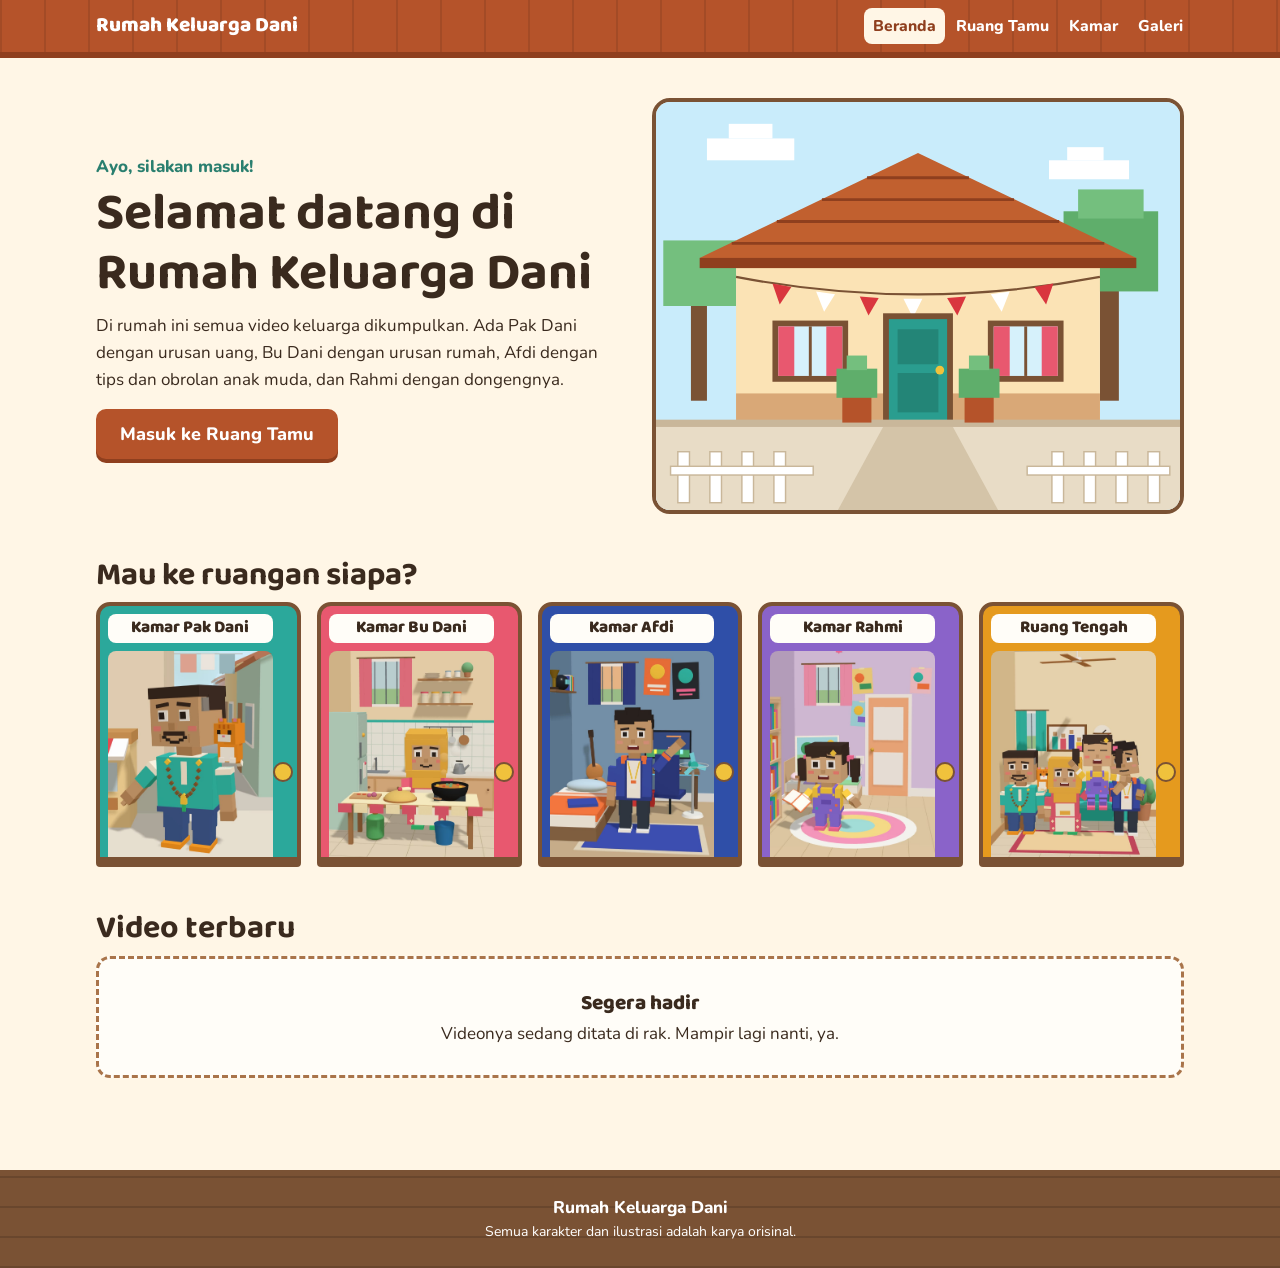
==== index.html @ 73450107 "Rilis pertama situs Rumah Keluarga Dani Co-Authored-By: Claude Opus 5.5 <noreply@anthropic.com>" ====
<!doctype html>
<html lang="id">
  <head>
    <meta charset="utf-8" />
    <meta name="viewport" content="width=device-width, initial-scale=1" />
    <title>Beranda | Rumah Keluarga Dani</title>
    <meta name="description" content="Pusat video Keluarga Dani: Pak Dani, Bu Dani, Afdi, dan Rahmi." />
    <link rel="preconnect" href="https://fonts.googleapis.com" />
    <link rel="preconnect" href="https://fonts.gstatic.com" crossorigin />
    <link href="https://fonts.googleapis.com/css2?family=Baloo+2:wght@600;800&family=Nunito:wght@400;700;800&display=swap" rel="stylesheet" />
    <link rel="stylesheet" href="css/gaya.css" />
    <link rel="icon" href="assets/ilustrasi/ikon.svg" type="image/svg+xml" />
    <script src="js/app.js" defer></script>
  </head>
  <body data-halaman="beranda">
    <main></main>
    <noscript>Situs ini memerlukan JavaScript.</noscript>
  </body>
</html>
---- css/gaya.css ----
:root {
  color-scheme: light;
  --krem: #fff6e6;
  --krem-tua: #f6e5c8;
  --kertas: #fffdf8;
  --tinta: #3a2a1e;
  --tinta-lembut: #6b5644;
  --terakota: #b5532a;
  --terakota-tua: #8f3f1e;
  --kayu: #a9744a;
  --kayu-tua: #7a5234;
  --hijau: #2a7f6f;
  --aksen: var(--terakota);
  --bayang: 0 4px 0 rgb(122 82 52 / 0.25);
  --judul: "Baloo 2", "Trebuchet MS", Verdana, sans-serif;
  --isi: "Nunito", "Segoe UI", system-ui, sans-serif;
}

* {
  box-sizing: border-box;
}

body {
  margin: 0;
  min-height: 100dvh;
  display: flex;
  flex-direction: column;
  background: var(--krem);
  color: var(--tinta);
  font-family: var(--isi);
  font-size: 1.0625rem;
  line-height: 1.6;
}

img {
  display: block;
  max-width: 100%;
}

a {
  color: var(--terakota-tua);
}

h1,
h2,
h3 {
  font-family: var(--judul);
  line-height: 1.15;
  margin: 0 0 0.5rem;
}

h1 {
  font-size: clamp(2.1rem, 6vw, 3.25rem);
}

h2 {
  font-size: clamp(1.5rem, 4vw, 2rem);
}

p {
  margin: 0 0 1rem;
}

.kecil {
  font-size: 0.875rem;
  color: var(--tinta-lembut);
  margin: 0;
}

main {
  flex: 1;
  width: min(1120px, 100%);
  margin: 0 auto;
  padding: 1.5rem 1rem 3rem;
}

main > section,
main > div {
  margin-bottom: 2.75rem;
}

:focus-visible {
  outline: 3px solid var(--hijau);
  outline-offset: 2px;
}

/* Atap: deretan genteng */
.atap {
  position: sticky;
  top: 0;
  z-index: 10;
  background: var(--terakota);
  background-image: repeating-linear-gradient(90deg, rgb(0 0 0 / 0.1) 0 2px, transparent 2px 44px);
  border-bottom: 6px solid var(--terakota-tua);
  color: #fff;
}

.atap-isi {
  width: min(1120px, 100%);
  margin: 0 auto;
  padding: 0.5rem 1rem;
  display: flex;
  flex-wrap: wrap;
  align-items: center;
  justify-content: space-between;
  gap: 0.15rem 1rem;
}

.merek {
  font-family: var(--judul);
  font-weight: 800;
  font-size: 1.3rem;
  color: #fff;
  text-decoration: none;
}

.atap nav {
  display: flex;
  align-items: center;
  gap: 0.15rem;
  margin-inline: -0.5rem;
}

.atap nav > a,
.atap summary {
  display: block;
  padding: 0.35rem 0.55rem;
  border-radius: 8px;
  color: #fff;
  font-weight: 800;
  font-size: 0.975rem;
  text-decoration: none;
  white-space: nowrap;
  cursor: pointer;
}

.atap nav > a:hover,
.atap summary:hover {
  background: rgb(0 0 0 / 0.15);
}

.atap .aktif {
  background: var(--krem);
  color: var(--terakota-tua);
}

.atap :focus-visible {
  outline-color: #fff;
}

.menu-kamar {
  position: relative;
}

.menu-kamar summary::marker {
  font-size: 0.75em;
}

.menu-kamar-isi {
  position: absolute;
  top: calc(100% + 0.5rem);
  left: 50%;
  translate: -50% 0;
  min-width: 200px;
  padding: 0.4rem;
  display: grid;
  background: var(--kertas);
  border: 3px solid var(--kayu-tua);
  border-radius: 12px;
  box-shadow: var(--bayang);
}

.menu-kamar-isi a {
  padding: 0.5rem 0.7rem;
  border-radius: 8px;
  color: var(--tinta);
  font-weight: 700;
  text-decoration: none;
}

.menu-kamar-isi a:hover,
.menu-kamar-isi a[aria-current] {
  background: var(--krem-tua);
}

/* Lantai kayu */
.lantai {
  padding: 1.5rem 1rem;
  background: var(--kayu-tua);
  background-image: repeating-linear-gradient(0deg, rgb(0 0 0 / 0.14) 0 2px, transparent 2px 30px);
  color: #fff;
  text-align: center;
}

.lantai p {
  margin: 0;
  font-weight: 800;
}

.lantai .kecil {
  color: #fff;
  font-weight: 400;
}

/* Tombol */
.tombol {
  display: inline-block;
  padding: 0.55rem 1.1rem;
  border: 0;
  border-radius: 10px;
  background: var(--terakota);
  box-shadow: 0 4px 0 var(--terakota-tua);
  color: #fff;
  font: 800 1rem var(--isi);
  text-decoration: none;
  cursor: pointer;
}

.tombol:hover {
  background: var(--terakota-tua);
}

.tombol-besar {
  padding: 0.8rem 1.5rem;
  font-size: 1.125rem;
}

.tombol-kecil {
  padding: 0.35rem 0.9rem;
  font-size: 0.95rem;
}

.tombol-mati {
  background: var(--krem-tua);
  box-shadow: none;
  color: var(--tinta-lembut);
  font-weight: 700;
  cursor: default;
}

.tombol-mati:hover {
  background: var(--krem-tua);
}

/* Beranda */
.depan {
  display: grid;
  gap: 1.5rem;
  align-items: center;
}

.sapaan {
  margin-bottom: 0.25rem;
  color: var(--hijau);
  font-weight: 800;
}

.depan-gambar {
  width: 100%;
  height: auto;
  border-radius: 18px;
  border: 4px solid var(--kayu-tua);
}

.kisi-pintu {
  display: grid;
  grid-template-columns: repeat(2, minmax(0, 1fr));
  gap: 1rem;
}

.pintu {
  position: relative;
  display: block;
  padding: 0.5rem 1.5rem 0 0.5rem;
  background: var(--aksen);
  border: 4px solid var(--kayu-tua);
  border-bottom-width: 10px;
  border-radius: 14px 14px 4px 4px;
  color: var(--tinta);
  text-decoration: none;
  transition: translate 0.15s ease;
}

.pintu:hover {
  translate: 0 -4px;
}

.pintu-papan {
  display: block;
  margin: 0 auto 0.5rem;
  padding: 0.25rem 0.5rem;
  background: var(--kertas);
  border-radius: 8px;
  font-family: var(--judul);
  font-weight: 800;
  line-height: 1.2;
  text-align: center;
}

.pintu img {
  width: 100%;
  aspect-ratio: 4 / 5;
  object-fit: cover;
  border-radius: 8px 8px 0 0;
}

/* Gagang pintu */
.pintu::after {
  content: "";
  position: absolute;
  right: 0.25rem;
  top: 62%;
  width: 16px;
  height: 16px;
  background: #f0c23c;
  border: 2px solid var(--kayu-tua);
  border-radius: 50%;
}

/* Ruang Tamu */
.kepala-ruang p {
  max-width: 60ch;
  margin-bottom: 0;
}

.kisi-anggota {
  display: grid;
  gap: 1.25rem;
}

.anggota {
  display: grid;
  grid-template-columns: minmax(0, 2fr) minmax(0, 3fr);
  overflow: hidden;
  background: var(--kertas);
  border: 3px solid var(--aksen);
  border-radius: 16px;
  box-shadow: var(--bayang);
}

.anggota img {
  width: 100%;
  height: 100%;
  object-fit: cover;
  object-position: center 30%;
}

.anggota-teks {
  display: flex;
  flex-direction: column;
  align-items: flex-start;
  padding: 0.9rem;
}

.anggota-teks .tombol {
  margin-top: auto;
  font-size: 0.95rem;
}

.sifat {
  color: var(--tinta-lembut);
  font-weight: 700;
  line-height: 1.35;
  margin-bottom: 0.6rem;
}

.chips {
  display: flex;
  flex-wrap: wrap;
  gap: 0.35rem;
  margin: 0 0 1rem;
  padding: 0;
  list-style: none;
}

.chips li {
  padding: 0.05rem 0.6rem;
  background: var(--krem-tua);
  border-radius: 999px;
  font-size: 0.85rem;
  font-weight: 700;
}

/* Kamar */
.profil {
  display: grid;
  gap: 1.25rem;
}

.profil > img {
  width: min(320px, 100%);
  aspect-ratio: 4 / 5;
  object-fit: cover;
  border: 5px solid var(--kayu-tua);
  border-radius: 12px;
  outline: 4px solid var(--aksen);
  justify-self: center;
}

.papan-nama {
  display: inline-block;
  margin-bottom: 0.5rem;
  padding: 0.1rem 0.75rem;
  background: var(--kayu-tua);
  border-radius: 8px;
  color: #fff;
  font-family: var(--judul);
  font-weight: 700;
}

.baris-akun {
  display: flex;
  flex-wrap: wrap;
  gap: 0.75rem;
}

.baris-saring {
  display: flex;
  flex-wrap: wrap;
  gap: 0.5rem;
  margin-bottom: 1rem;
}

.saring {
  padding: 0.3rem 0.9rem;
  background: var(--kertas);
  border: 2px solid var(--kayu-tua);
  border-radius: 999px;
  color: var(--tinta);
  font: 700 0.95rem var(--isi);
  cursor: pointer;
}

.saring[aria-pressed="true"] {
  background: var(--kayu-tua);
  color: #fff;
}

/* Video */
.kisi-video {
  display: grid;
  grid-template-columns: repeat(2, minmax(0, 1fr));
  gap: 1rem;
}

.video {
  overflow: hidden;
  background: var(--kertas);
  border-radius: 14px;
  box-shadow: var(--bayang);
}

.video-sampul {
  position: relative;
  display: block;
  width: 100%;
  aspect-ratio: 9 / 16;
  padding: 0;
  overflow: hidden;
  background: var(--krem-tua);
  border: 0;
  cursor: pointer;
}

div.video-sampul {
  cursor: default;
}

.video-sampul img {
  width: 100%;
  height: 100%;
  object-fit: cover;
}

.lencana {
  position: absolute;
  top: 0.5rem;
  left: 0.5rem;
  padding: 0 0.5rem;
  background: var(--tinta);
  border-radius: 6px;
  color: #fff;
  font: 700 0.8rem/1.6 var(--isi);
}

.tombol-putar {
  position: absolute;
  inset: 50% auto auto 50%;
  width: 56px;
  height: 56px;
  translate: -50% -50%;
  background: var(--terakota);
  border: 3px solid #fff;
  border-radius: 50%;
}

.tombol-putar::after {
  content: "";
  position: absolute;
  top: 50%;
  left: 54%;
  translate: -50% -50%;
  border-style: solid;
  border-width: 11px 0 11px 18px;
  border-color: transparent transparent transparent #fff;
}

.video-teks {
  padding: 0.65rem 0.75rem 0.8rem;
}

.video h3 {
  margin-bottom: 0.2rem;
  font-size: 1.05rem;
  overflow-wrap: anywhere;
}

.video h3 a {
  color: inherit;
  text-decoration: none;
}

.video h3 a:hover {
  text-decoration: underline;
}

/* Pemutar */
.pemutar {
  width: min(420px, 94vw);
  padding: 0;
  background: transparent;
  border: 0;
}

.pemutar::backdrop {
  background: rgb(40 25 15 / 0.75);
}

.pemutar-isi {
  overflow: hidden;
  background: var(--kertas);
  border-radius: 14px;
}

.pemutar-layar {
  aspect-ratio: 9 / 16;
  max-height: calc(100dvh - 7rem);
  width: 100%;
  background: #000;
}

.pemutar-layar iframe {
  display: block;
  width: 100%;
  height: 100%;
  border: 0;
}

.pemutar-bawah {
  display: flex;
  align-items: center;
  justify-content: space-between;
  gap: 1rem;
  padding: 0.6rem 0.9rem 0.8rem;
  font-weight: 800;
}

/* Kosong */
.kosong {
  padding: 1.75rem 1.25rem;
  background: var(--kertas);
  border: 3px dashed var(--kayu);
  border-radius: 14px;
  text-align: center;
}

.kosong p {
  margin: 0;
}

.kosong-judul {
  font-family: var(--judul);
  font-size: 1.3rem;
  font-weight: 800;
}

/* Layar sangat sempit: kartu anggota ditumpuk */
@media (max-width: 379px) {
  .anggota {
    grid-template-columns: 1fr;
  }

  .anggota img {
    aspect-ratio: 4 / 3;
  }
}

@media (min-width: 720px) {
  .depan,
  .profil {
    grid-template-columns: 1fr 1fr;
  }

  .profil {
    grid-template-columns: 320px 1fr;
    gap: 2.5rem;
  }

  .kisi-pintu {
    grid-template-columns: repeat(3, minmax(0, 1fr));
  }

  .kisi-anggota {
    grid-template-columns: repeat(2, minmax(0, 1fr));
  }

  .kisi-video {
    grid-template-columns: repeat(3, minmax(0, 1fr));
  }

  main {
    padding-top: 2.5rem;
  }
}

@media (min-width: 1000px) {
  .kisi-pintu {
    grid-template-columns: repeat(5, minmax(0, 1fr));
  }

  .kisi-video {
    grid-template-columns: repeat(4, minmax(0, 1fr));
  }
}

@media (prefers-reduced-motion: reduce) {
  .pintu {
    transition: none;
  }
}
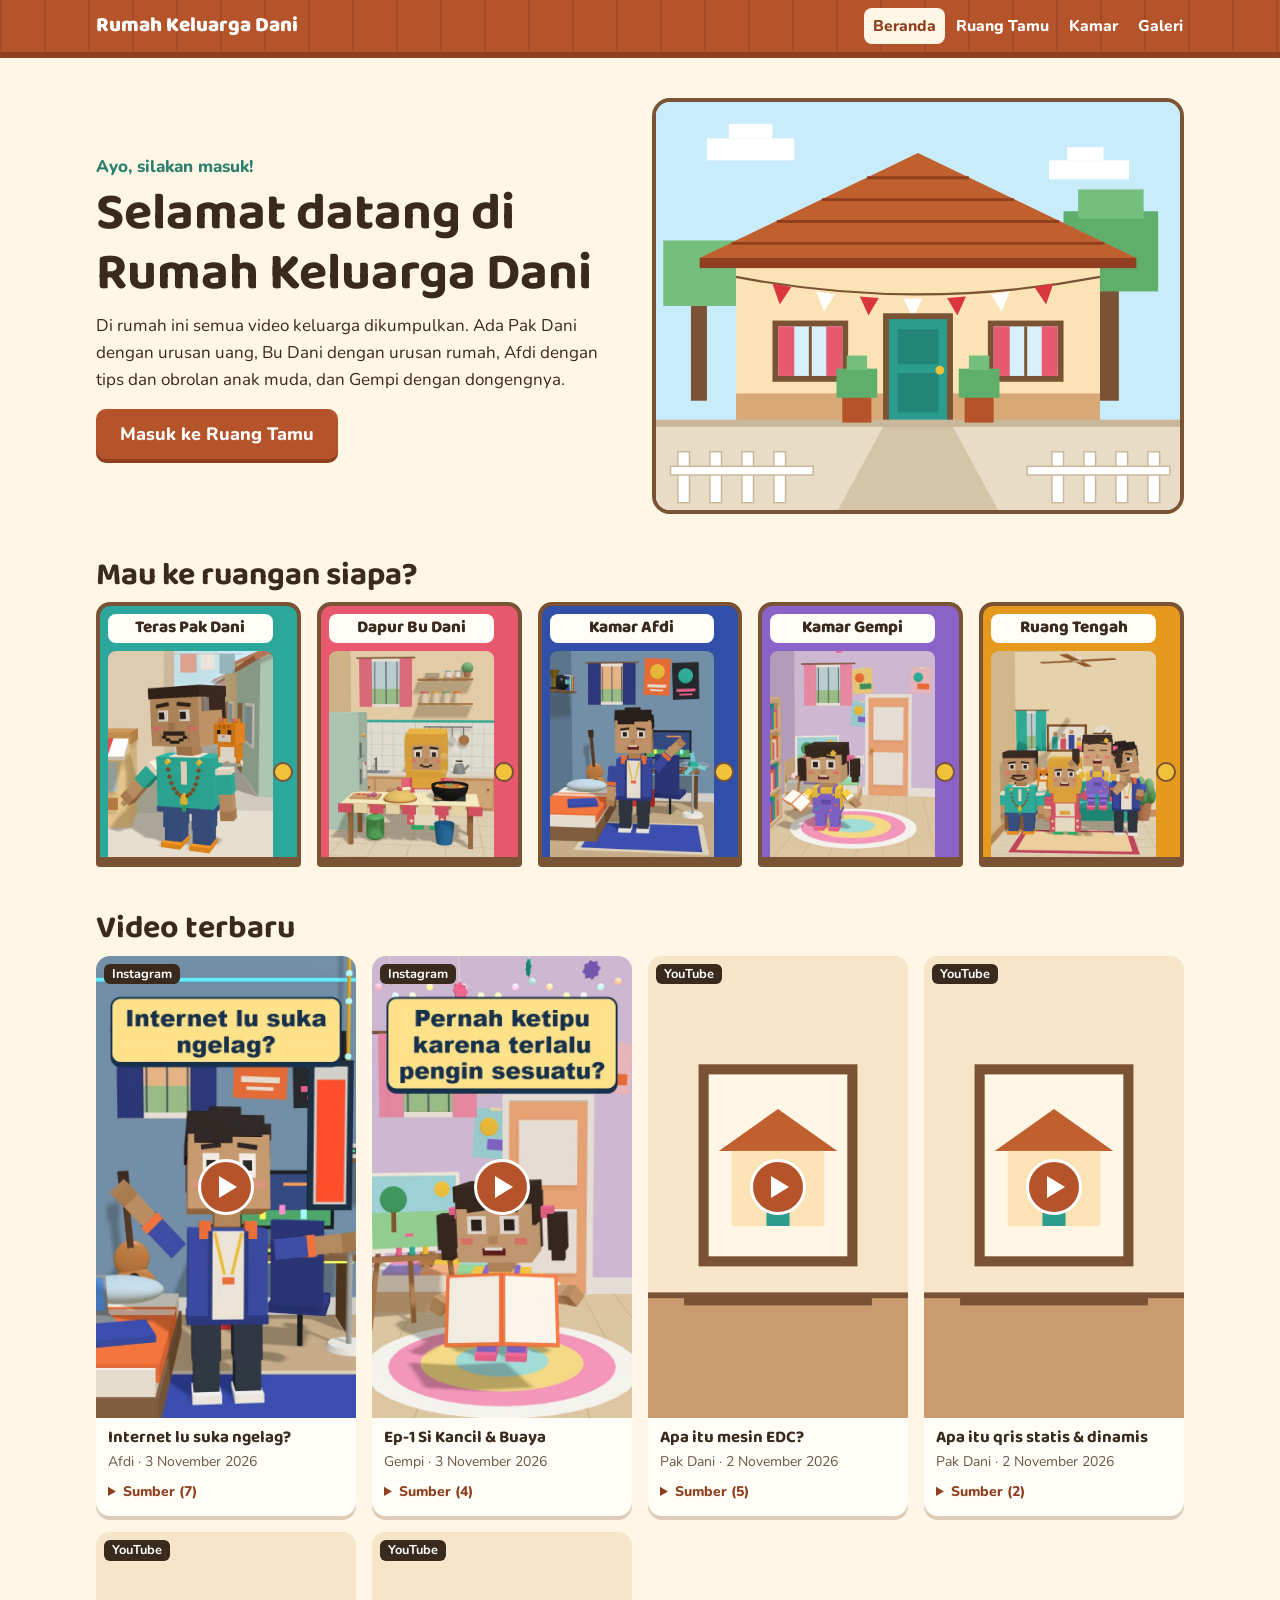
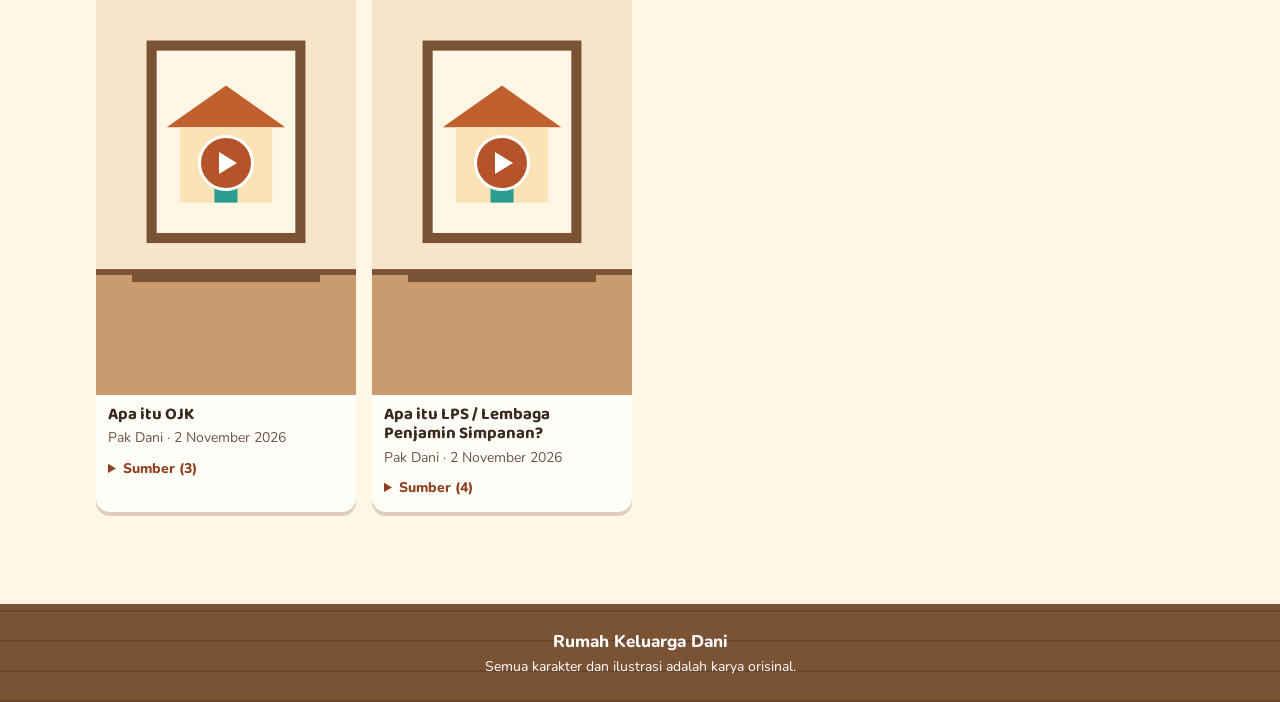
==== commit f42c6e34: "Ganti nama Rahmi menjadi Gempi di situs Co-Authored-By: Claude Opus 5.5 <noreply@anthropic.com>" ====
--- a/index.html
+++ b/index.html
@@ -4,7 +4,7 @@
     <meta charset="utf-8" />
     <meta name="viewport" content="width=device-width, initial-scale=1" />
     <title>Beranda | Rumah Keluarga Dani</title>
-    <meta name="description" content="Pusat video Keluarga Dani: Pak Dani, Bu Dani, Afdi, dan Rahmi." />
+    <meta name="description" content="Pusat video Keluarga Dani: Pak Dani, Bu Dani, Afdi, dan Gempi." />
     <link rel="preconnect" href="https://fonts.googleapis.com" />
     <link rel="preconnect" href="https://fonts.gstatic.com" crossorigin />
     <link href="https://fonts.googleapis.com/css2?family=Baloo+2:wght@600;800&family=Nunito:wght@400;700;800&display=swap" rel="stylesheet" />
--- a/css/gaya.css
+++ b/css/gaya.css
@@ -524,6 +524,28 @@
   text-decoration: underline;
 }
 
+.sumber {
+  margin-top: 0.5rem;
+  font-size: 0.875rem;
+}
+
+.sumber summary {
+  color: var(--terakota-tua);
+  font-weight: 800;
+  cursor: pointer;
+}
+
+.sumber ul {
+  margin: 0.35rem 0 0;
+  padding-left: 1.1rem;
+}
+
+.sumber li {
+  margin-bottom: 0.3rem;
+  line-height: 1.35;
+  overflow-wrap: anywhere;
+}
+
 /* Pemutar */
 .pemutar {
   width: min(420px, 94vw);
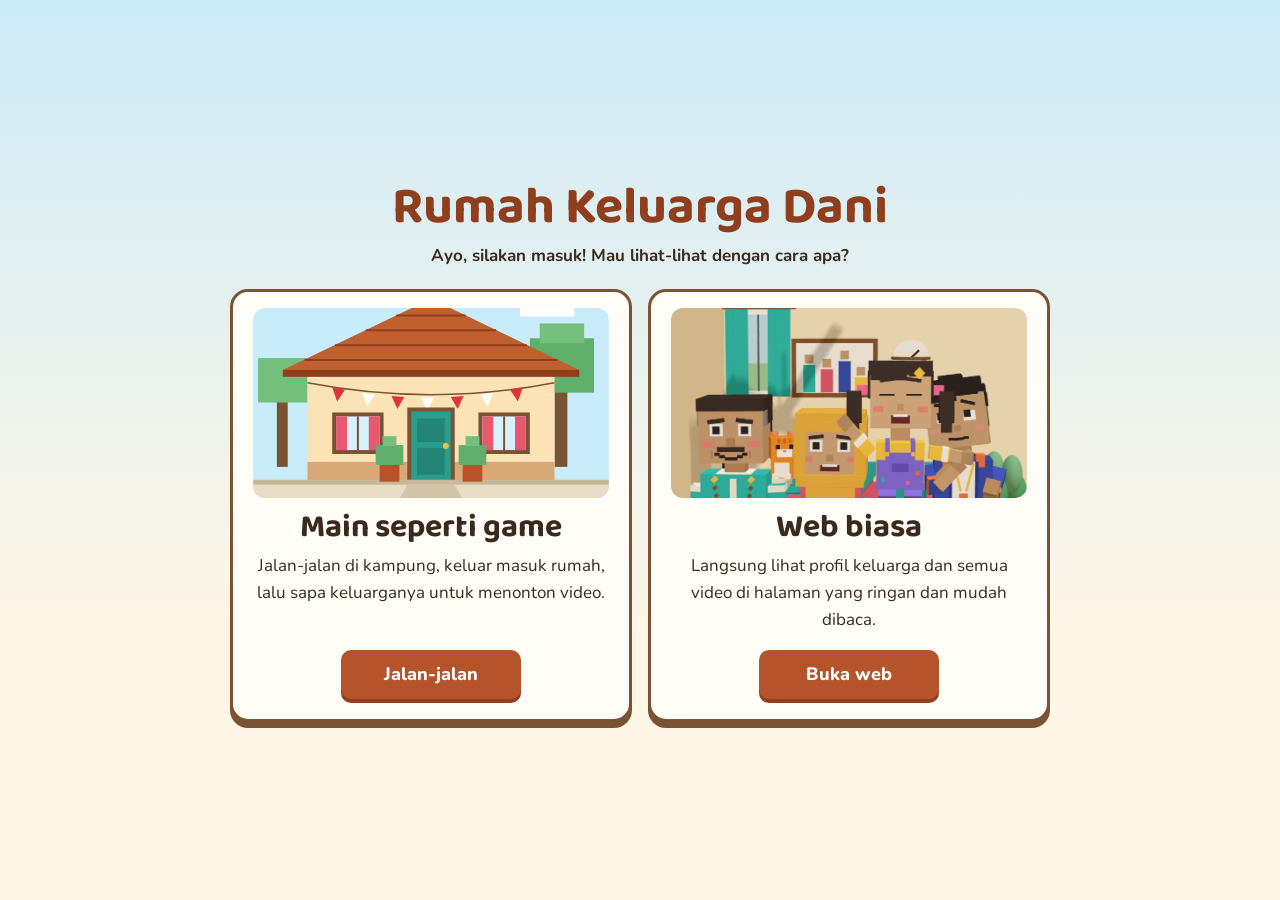
==== commit 632dc61e: "Tambahkan game 3D jalan-jalan dan menu awal Halaman depan kini menu dua pilihan: game 3D atau web bi" ====
--- a/index.html
+++ b/index.html
@@ -2,18 +2,72 @@
 <html lang="id">
   <head>
     <meta charset="utf-8" />
-    <meta name="viewport" content="width=device-width, initial-scale=1" />
-    <title>Beranda | Rumah Keluarga Dani</title>
-    <meta name="description" content="Pusat video Keluarga Dani: Pak Dani, Bu Dani, Afdi, dan Gempi." />
+    <meta name="viewport" content="width=device-width, initial-scale=1, viewport-fit=cover" />
+    <title>Rumah Keluarga Dani</title>
+    <meta name="description" content="Jalan-jalan di kampung dan Rumah Keluarga Dani, lalu sapa Pak Dani, Bu Dani, Afdi, dan Gempi untuk menonton video mereka." />
     <link rel="preconnect" href="https://fonts.googleapis.com" />
     <link rel="preconnect" href="https://fonts.gstatic.com" crossorigin />
     <link href="https://fonts.googleapis.com/css2?family=Baloo+2:wght@600;800&family=Nunito:wght@400;700;800&display=swap" rel="stylesheet" />
     <link rel="stylesheet" href="css/gaya.css" />
+    <link rel="stylesheet" href="css/dunia.css" />
     <link rel="icon" href="assets/ilustrasi/ikon.svg" type="image/svg+xml" />
+    <script type="importmap">{ "imports": { "three": "./js/vendor/three.min.js" } }</script>
     <script src="js/app.js" defer></script>
+    <script src="js/dunia/menu.js" type="module"></script>
   </head>
-  <body data-halaman="beranda">
-    <main></main>
-    <noscript>Situs ini memerlukan JavaScript.</noscript>
+  <body data-halaman="dunia">
+    <canvas id="kanvas-dunia" tabindex="-1" aria-label="Dunia tiga dimensi Rumah Keluarga Dani"></canvas>
+
+    <div id="layar-depan">
+      <div class="menu-awal">
+        <h1>Rumah Keluarga Dani</h1>
+        <p class="menu-sapaan">Ayo, silakan masuk! Mau lihat-lihat dengan cara apa?</p>
+        <div class="menu-pilihan">
+          <section class="kartu-pilihan">
+            <img src="assets/ilustrasi/rumah.svg" alt="" width="720" height="560" />
+            <h2>Main seperti game</h2>
+            <p>Jalan-jalan di kampung, keluar masuk rumah, lalu sapa keluarganya untuk menonton video.</p>
+            <button id="pilih-game" type="button" class="tombol tombol-besar">Jalan-jalan</button>
+            <p id="menu-galat" class="kecil" role="alert" hidden>Game belum bisa dimuat. Periksa koneksi lalu coba lagi.</p>
+          </section>
+          <section class="kartu-pilihan">
+            <img src="assets/anggota/keluarga.jpg" alt="" />
+            <h2>Web biasa</h2>
+            <p>Langsung lihat profil keluarga dan semua video di halaman yang ringan dan mudah dibaca.</p>
+            <a class="tombol tombol-besar" href="beranda.html">Buka web</a>
+          </section>
+        </div>
+      </div>
+    </div>
+
+    <div id="hud" hidden>
+      <div id="kiri-atas">
+        <span id="nama-zona" class="pil" aria-live="polite">Gang</span>
+        <span id="misi" class="pil"></span>
+      </div>
+      <div id="kanan-atas">
+        <canvas id="peta-kecil" width="264" height="264" aria-hidden="true"></canvas>
+        <div id="tombol-kanan">
+          <button id="tombol-sudut" type="button" class="pil">Lihat dari belakang</button>
+          <a id="tombol-menu" class="pil" href="index.html">Menu awal</a>
+          <button id="tombol-peta" type="button" class="pil">Peta</button>
+        </div>
+      </div>
+      <div id="bidik" aria-hidden="true"></div>
+      <div id="kabar" role="status"></div>
+      <button id="tombol-aksi" type="button" hidden><kbd>E</kbd><span></span></button>
+      <div id="joy" aria-hidden="true"><div id="joy-kenop"></div></div>
+      <button id="tombol-lompat" type="button">Lompat</button>
+    </div>
+    <div id="gelembung" hidden></div>
+
+    <dialog id="panel">
+      <div class="panel-atas">
+        <button id="panel-tutup" type="button" class="tombol tombol-kecil">Tutup</button>
+      </div>
+      <div class="panel-gulir"><div id="panel-isi"></div></div>
+    </dialog>
+
+    <noscript><p>Permainan ini memerlukan JavaScript. <a href="beranda.html">Buka versi halaman biasa</a>.</p></noscript>
   </body>
 </html>
--- a/css/gaya.css
+++ b/css/gaya.css
@@ -116,6 +116,7 @@
 
 .atap nav {
   display: flex;
+  flex-wrap: wrap;
   align-items: center;
   gap: 0.15rem;
   margin-inline: -0.5rem;
--- a/css/dunia.css
+++ b/css/dunia.css
@@ -0,0 +1,494 @@
+/* Tampilan di atas dunia 3D. Warna dasar datang dari gaya.css. */
+
+body[data-halaman="dunia"] {
+  position: fixed;
+  inset: 0;
+  overflow: hidden;
+  overscroll-behavior: none;
+  background: #cdebf8;
+}
+
+#kanvas-dunia {
+  position: fixed;
+  inset: 0;
+  display: block;
+  width: 100%;
+  height: 100%;
+  touch-action: none;
+  cursor: grab;
+  outline: none;
+}
+
+#kanvas-dunia:active {
+  cursor: grabbing;
+}
+
+/* ---------- Menu awal ---------- */
+
+#layar-depan {
+  position: fixed;
+  inset: 0;
+  z-index: 5;
+  overflow-y: auto;
+  padding: 16px;
+  background: linear-gradient(180deg, #cdebf8 0%, var(--krem) 70%);
+}
+
+#layar-depan[hidden],
+#hud[hidden],
+#gelembung[hidden],
+#tombol-aksi[hidden],
+#menu-galat[hidden] {
+  display: none;
+}
+
+.menu-awal {
+  display: flex;
+  flex-direction: column;
+  justify-content: center;
+  width: min(820px, 100%);
+  min-height: 100%;
+  margin: 0 auto;
+  text-align: center;
+}
+
+.menu-awal h1 {
+  margin-bottom: 0.25rem;
+  color: var(--terakota-tua);
+}
+
+.menu-sapaan {
+  margin-bottom: 1.25rem;
+  font-weight: 700;
+}
+
+.menu-pilihan {
+  display: grid;
+  grid-template-columns: repeat(2, 1fr);
+  gap: 1rem;
+}
+
+.kartu-pilihan {
+  display: flex;
+  flex-direction: column;
+  align-items: center;
+  padding: 1rem 1.25rem 1.25rem;
+  border: 3px solid var(--kayu-tua);
+  border-radius: 18px;
+  background: var(--kertas);
+  box-shadow: 0 6px 0 var(--kayu-tua);
+}
+
+.kartu-pilihan img {
+  width: 100%;
+  height: 190px;
+  margin-bottom: 0.75rem;
+  border-radius: 12px;
+  object-fit: cover;
+}
+
+.kartu-pilihan h2 {
+  margin-bottom: 0.35rem;
+}
+
+.kartu-pilihan p {
+  flex: 1;
+  margin-bottom: 1rem;
+}
+
+.kartu-pilihan .tombol {
+  min-width: 180px;
+}
+
+.kartu-pilihan .tombol[disabled] {
+  opacity: 0.7;
+  cursor: progress;
+}
+
+#menu-galat {
+  margin: 0.6rem 0 0;
+  color: var(--terakota-tua);
+}
+
+@media (max-width: 620px) {
+  .menu-pilihan {
+    grid-template-columns: 1fr;
+  }
+
+  .kartu-pilihan {
+    padding: 0.75rem 1rem 1rem;
+  }
+
+  .kartu-pilihan img {
+    height: 92px;
+    margin-bottom: 0.5rem;
+  }
+
+  .kartu-pilihan p {
+    margin-bottom: 0.65rem;
+    font-size: 1rem;
+    line-height: 1.45;
+  }
+
+  .menu-sapaan {
+    margin-bottom: 0.75rem;
+  }
+
+  .menu-awal {
+    justify-content: flex-start;
+  }
+}
+
+/* ---------- HUD ---------- */
+
+#hud {
+  position: fixed;
+  inset: 0;
+  z-index: 3;
+  pointer-events: none;
+  font-family: var(--isi);
+}
+
+.pil {
+  display: inline-block;
+  padding: 0.25rem 0.85rem;
+  border: 2px solid var(--kayu-tua);
+  border-radius: 999px;
+  background: var(--kertas);
+  color: var(--tinta);
+  font-weight: 800;
+  box-shadow: 0 3px 0 rgb(122 82 52 / 0.35);
+}
+
+#kiri-atas {
+  position: absolute;
+  top: max(12px, env(safe-area-inset-top));
+  left: max(12px, env(safe-area-inset-left));
+  display: flex;
+  flex-direction: column;
+  align-items: flex-start;
+  gap: 6px;
+}
+
+#nama-zona {
+  font-family: var(--judul);
+  font-size: 1.2rem;
+  color: var(--terakota-tua);
+}
+
+#nama-zona.ganti {
+  animation: zona 0.45s ease-out;
+}
+
+@keyframes zona {
+  from {
+    transform: scale(1.18);
+  }
+}
+
+#misi {
+  font-size: 0.8125rem;
+}
+
+#kanan-atas {
+  position: absolute;
+  top: max(12px, env(safe-area-inset-top));
+  right: max(12px, env(safe-area-inset-right));
+  display: flex;
+  flex-direction: column;
+  align-items: flex-end;
+  gap: 8px;
+}
+
+#peta-kecil {
+  width: 120px;
+  height: 120px;
+  border: 3px solid var(--kayu-tua);
+  border-radius: 50%;
+  background: #c6d8a8;
+  box-shadow: 0 3px 0 rgb(122 82 52 / 0.35);
+}
+
+#tombol-kanan {
+  display: flex;
+  flex-wrap: wrap;
+  justify-content: flex-end;
+  gap: 6px;
+  max-width: calc(100vw - 150px);
+}
+
+#bidik {
+  display: none;
+  position: absolute;
+  top: 50%;
+  left: 50%;
+  width: 6px;
+  height: 6px;
+  margin: -3px 0 0 -3px;
+  border-radius: 50%;
+  background: rgb(255 253 248 / 0.9);
+  box-shadow: 0 0 0 1.5px rgb(58 42 30 / 0.55);
+}
+
+.orang-pertama #bidik {
+  display: block;
+}
+
+#tombol-peta,
+#tombol-sudut,
+#tombol-menu {
+  pointer-events: auto;
+  font-family: var(--isi);
+  font-size: 0.9375rem;
+  line-height: 1.6;
+  text-decoration: none;
+  cursor: pointer;
+}
+
+#tombol-peta:hover,
+#tombol-sudut:hover,
+#tombol-menu:hover {
+  background: var(--krem-tua);
+}
+
+#kabar {
+  position: absolute;
+  left: 50%;
+  bottom: calc(max(16px, env(safe-area-inset-bottom)) + 74px);
+  width: min(460px, calc(100vw - 32px));
+  padding: 0.6rem 1rem;
+  border: 2px solid var(--kayu-tua);
+  border-radius: 14px;
+  background: var(--kertas);
+  font-weight: 700;
+  text-align: center;
+  transform: translate(-50%, 8px);
+  opacity: 0;
+  transition: opacity 0.2s, transform 0.2s;
+}
+
+#kabar.muncul {
+  transform: translate(-50%, 0);
+  opacity: 1;
+}
+
+#tombol-aksi {
+  position: absolute;
+  left: 50%;
+  bottom: max(16px, env(safe-area-inset-bottom));
+  display: inline-flex;
+  align-items: center;
+  gap: 0.55rem;
+  max-width: calc(100vw - 32px);
+  padding: 0.6rem 1.15rem;
+  border: 3px solid var(--terakota-tua);
+  border-radius: 999px;
+  background: var(--terakota);
+  color: #fff;
+  font-family: var(--isi);
+  font-size: 1.0625rem;
+  font-weight: 800;
+  box-shadow: 0 4px 0 var(--terakota-tua);
+  cursor: pointer;
+  pointer-events: auto;
+  transform: translateX(-50%);
+}
+
+#tombol-aksi kbd {
+  padding: 0 0.45rem;
+  border-radius: 6px;
+  background: var(--kertas);
+  color: var(--terakota-tua);
+  font: inherit;
+}
+
+.sentuh #tombol-aksi kbd {
+  display: none;
+}
+
+#gelembung {
+  position: fixed;
+  top: 0;
+  left: 0;
+  z-index: 2;
+  max-width: 240px;
+  padding: 0.35rem 0.75rem;
+  border: 2px solid var(--kayu-tua);
+  border-radius: 14px;
+  background: var(--kertas);
+  color: var(--tinta);
+  font-family: var(--judul);
+  font-size: 1rem;
+  font-weight: 800;
+  line-height: 1.2;
+  text-align: center;
+  pointer-events: none;
+  white-space: nowrap;
+}
+
+/* ---------- Kendali sentuh ---------- */
+
+#joy,
+#tombol-lompat {
+  display: none;
+  pointer-events: auto;
+  touch-action: none;
+  user-select: none;
+  -webkit-user-select: none;
+}
+
+.sentuh #joy {
+  position: absolute;
+  left: max(20px, env(safe-area-inset-left));
+  bottom: max(24px, env(safe-area-inset-bottom));
+  display: grid;
+  place-items: center;
+  width: 124px;
+  height: 124px;
+  border: 3px solid rgb(255 253 248 / 0.9);
+  border-radius: 50%;
+  background: rgb(58 42 30 / 0.28);
+}
+
+#joy-kenop {
+  width: 56px;
+  height: 56px;
+  border: 3px solid var(--kayu-tua);
+  border-radius: 50%;
+  background: var(--kertas);
+}
+
+.sentuh #tombol-lompat {
+  position: absolute;
+  right: max(20px, env(safe-area-inset-right));
+  bottom: max(36px, env(safe-area-inset-bottom));
+  display: block;
+  width: 80px;
+  height: 80px;
+  border: 3px solid var(--kayu-tua);
+  border-radius: 50%;
+  background: var(--kertas);
+  color: var(--tinta);
+  font-family: var(--isi);
+  font-size: 0.875rem;
+  font-weight: 800;
+}
+
+.sentuh #tombol-aksi {
+  bottom: calc(max(24px, env(safe-area-inset-bottom)) + 136px);
+}
+
+.sentuh #kabar {
+  bottom: calc(max(24px, env(safe-area-inset-bottom)) + 196px);
+}
+
+/* ---------- Panel ---------- */
+
+#panel {
+  width: min(760px, calc(100vw - 24px));
+  max-height: min(86dvh, 860px);
+  padding: 0;
+  border: 3px solid var(--kayu-tua);
+  border-radius: 18px;
+  background: var(--krem);
+  color: var(--tinta);
+  box-shadow: 0 6px 0 var(--kayu-tua);
+}
+
+#panel::backdrop {
+  background: rgb(58 42 30 / 0.4);
+}
+
+#panel[open] {
+  position: fixed;
+  display: flex;
+  flex-direction: column;
+}
+
+.panel-gulir {
+  flex: 1;
+  min-height: 0;
+  padding: 1rem 1.25rem 1.25rem;
+  overflow-y: auto;
+}
+
+.panel-atas {
+  position: absolute;
+  top: 0.65rem;
+  right: 0.85rem;
+  z-index: 1;
+}
+
+#panel h2 {
+  padding-right: 5rem;
+}
+
+#panel h3 {
+  margin: 1.25rem 0 0.6rem;
+  font-size: 1.25rem;
+}
+
+.panel-profil {
+  display: grid;
+  grid-template-columns: 180px 1fr;
+  gap: 1rem;
+  align-items: start;
+}
+
+.panel-profil img {
+  width: 100%;
+  border: 3px solid var(--aksen);
+  border-radius: 14px;
+  aspect-ratio: 1;
+  object-fit: cover;
+}
+
+.panel-kaki {
+  margin: 1.1rem 0 0;
+  font-weight: 700;
+}
+
+.daftar-tempat {
+  display: grid;
+  grid-template-columns: repeat(auto-fill, minmax(165px, 1fr));
+  gap: 0.5rem;
+  margin-top: 0.75rem;
+}
+
+.cara-main {
+  margin: 0;
+  padding-left: 1.2rem;
+}
+
+#panel .kisi-video {
+  grid-template-columns: repeat(auto-fill, minmax(190px, 1fr));
+}
+
+@media (max-width: 560px) {
+  .panel-profil {
+    grid-template-columns: 1fr;
+  }
+
+  .panel-profil img {
+    width: 140px;
+  }
+
+  #peta-kecil {
+    width: 88px;
+    height: 88px;
+  }
+
+  #gelembung {
+    white-space: normal;
+  }
+}
+
+@media (prefers-reduced-motion: reduce) {
+  #nama-zona.ganti {
+    animation: none;
+  }
+
+  #kabar {
+    transition: none;
+  }
+}
